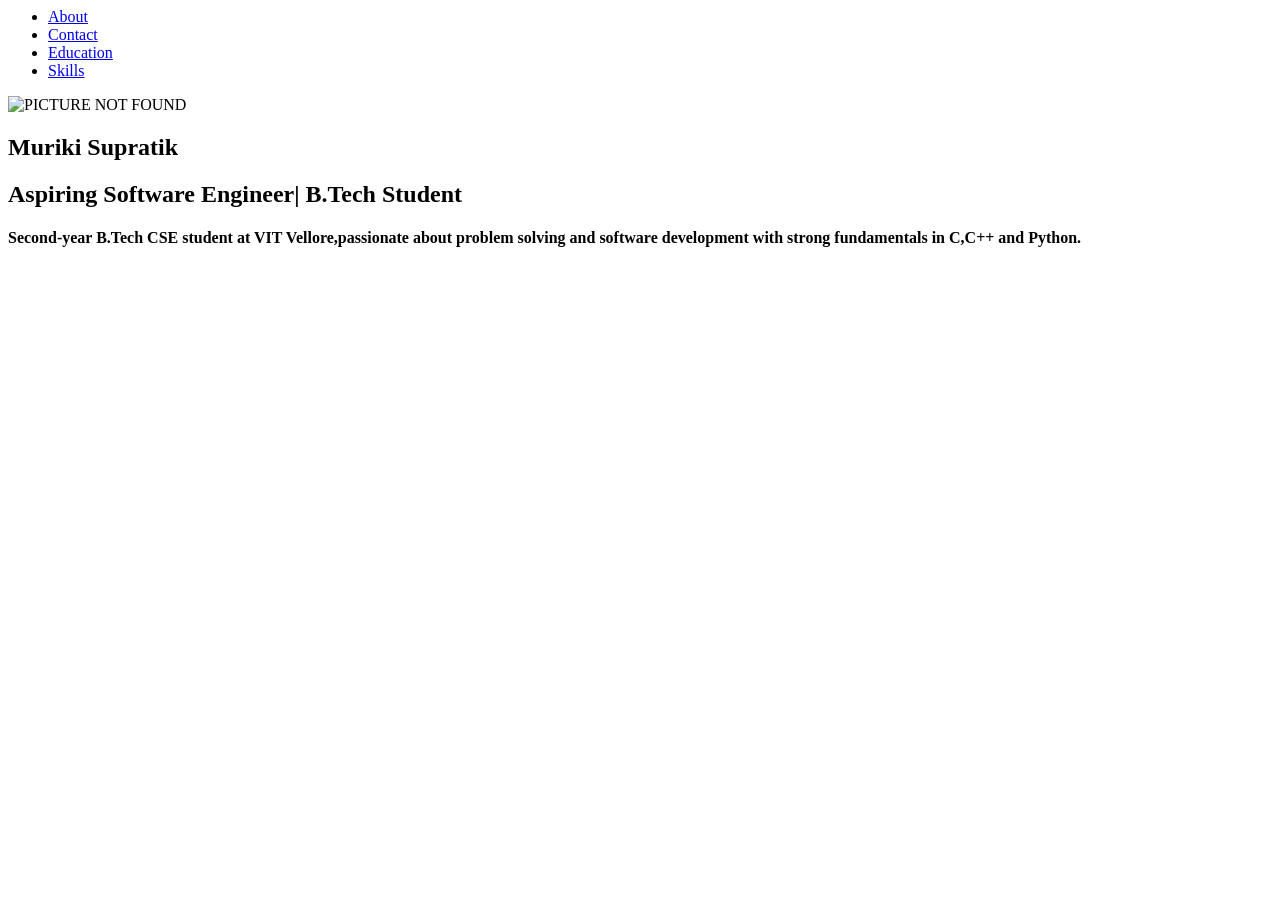
==== index.html @ 50f89426 "Add files via upload" ====
<head>
    <link rel="stylesheet"type="text/css"href="style.css">
</head>
<body>
    <ul class="sidebar">
        <li class="in"><a href="about.html"target="blank">About</a></li>
        <li class="in"><a href="contact.html"target="blank">Contact</a></li>
        <li class="in"><a href="education.html"target="blank">Education</a></li>
        <li class="in"><a href="skills.html"target="blank">Skills</a></li>
       
    </ul>
    <img src="portfolioimg.JPG"alt="PICTURE NOT FOUND">
    <section class="content"><h1>Muriki Supratik<h1>
        <h2>Aspiring Software Engineer| B.Tech Student </h2>
    <h4>Second-year B.Tech CSE student at VIT Vellore,passionate about problem
        solving and software development with strong fundamentals in C,C++ and Python.
    </h4></section>

</body>
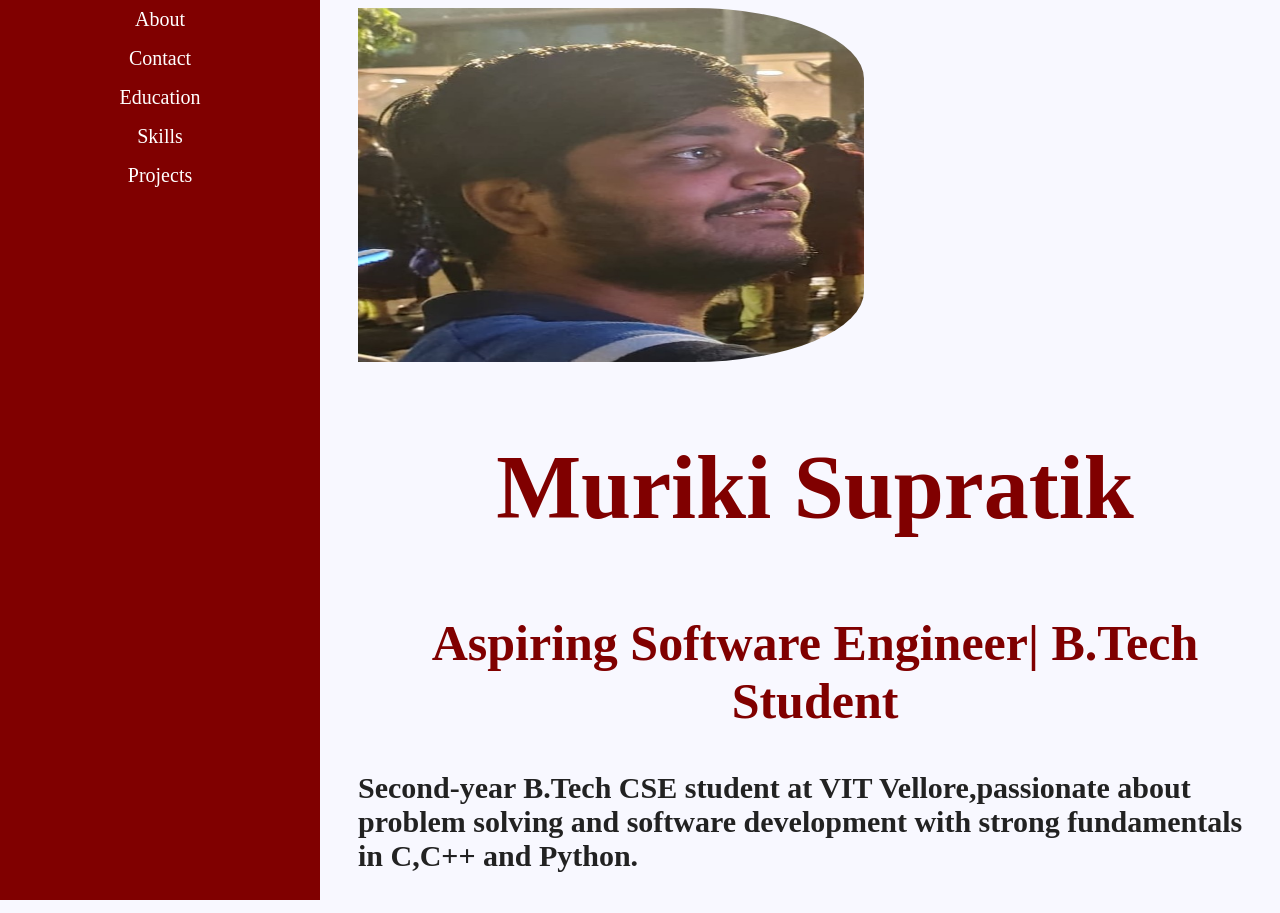
==== commit d2bc1fce: "Update index.html" ====
--- a/index.html
+++ b/index.html
@@ -7,6 +7,7 @@
         <li class="in"><a href="contact.html"target="blank">Contact</a></li>
         <li class="in"><a href="education.html"target="blank">Education</a></li>
         <li class="in"><a href="skills.html"target="blank">Skills</a></li>
+        <li class="in"><a href="project.html"target="blank">Projects</a></li>
        
     </ul>
     <img src="portfolioimg.JPG"alt="PICTURE NOT FOUND">
--- a/style.css
+++ b/style.css
@@ -0,0 +1,75 @@
+body{
+    background-color:ghostwhite;color:#222;
+}
+h1{
+    text-align: center;font-family:'Times New Roman', Times, serif;
+    font-size:90px;color:maroon
+}
+h2{
+    text-align: center;
+    font-size:50px;color:maroon;
+}
+h4{
+    font-size: 30px;
+}
+.sidebar{
+    list-style-type:disc;
+    margin:0;padding:0;top:0;left:0;
+    width:25%;height:100%;
+    background-color: maroon;
+    position:fixed;overflow:auto;
+}
+img{
+    padding-left:350px;width:40%;height:40%;
+    border-radius:20%;
+}
+.in{
+    text-align: center;
+}
+li a{
+    display:block;
+    padding:8px 16px;
+    text-decoration:none;color:white;font-size: 20px;
+}
+li a:hover{
+    background-color:brown;
+    color:white;
+}
+
+.content{
+    padding-left:350px;
+}
+h3{
+    font-size: 70px;text-align: center;color:#6b1a2a;
+}
+.edu{
+    display: flex;gap:20px;
+
+}
+
+.edu1{flex:1;
+    background-color: rgb(227, 227, 227);font-size: 25px;
+    border-top: 5px solid maroon;padding:25px;margin:25px;
+}
+.ski{
+    display: flex;gap:20px;
+}
+.s1{
+    flex:1;background-color: rgb(227, 227, 227);
+    font-size: 25px;
+    border-top: 5px solid maroon;padding:25px;margin:25px;
+}
+.s{
+    list-style-type: disc; 
+    border-style: groove;margin:10px;
+}
+b{
+    color:maroon;
+}
+.s2{
+    list-style-type: disc; 
+    border-style: groove;padding:25px;margin:25px;width:50%;
+}
+p{
+    font-size: 30px;
+}
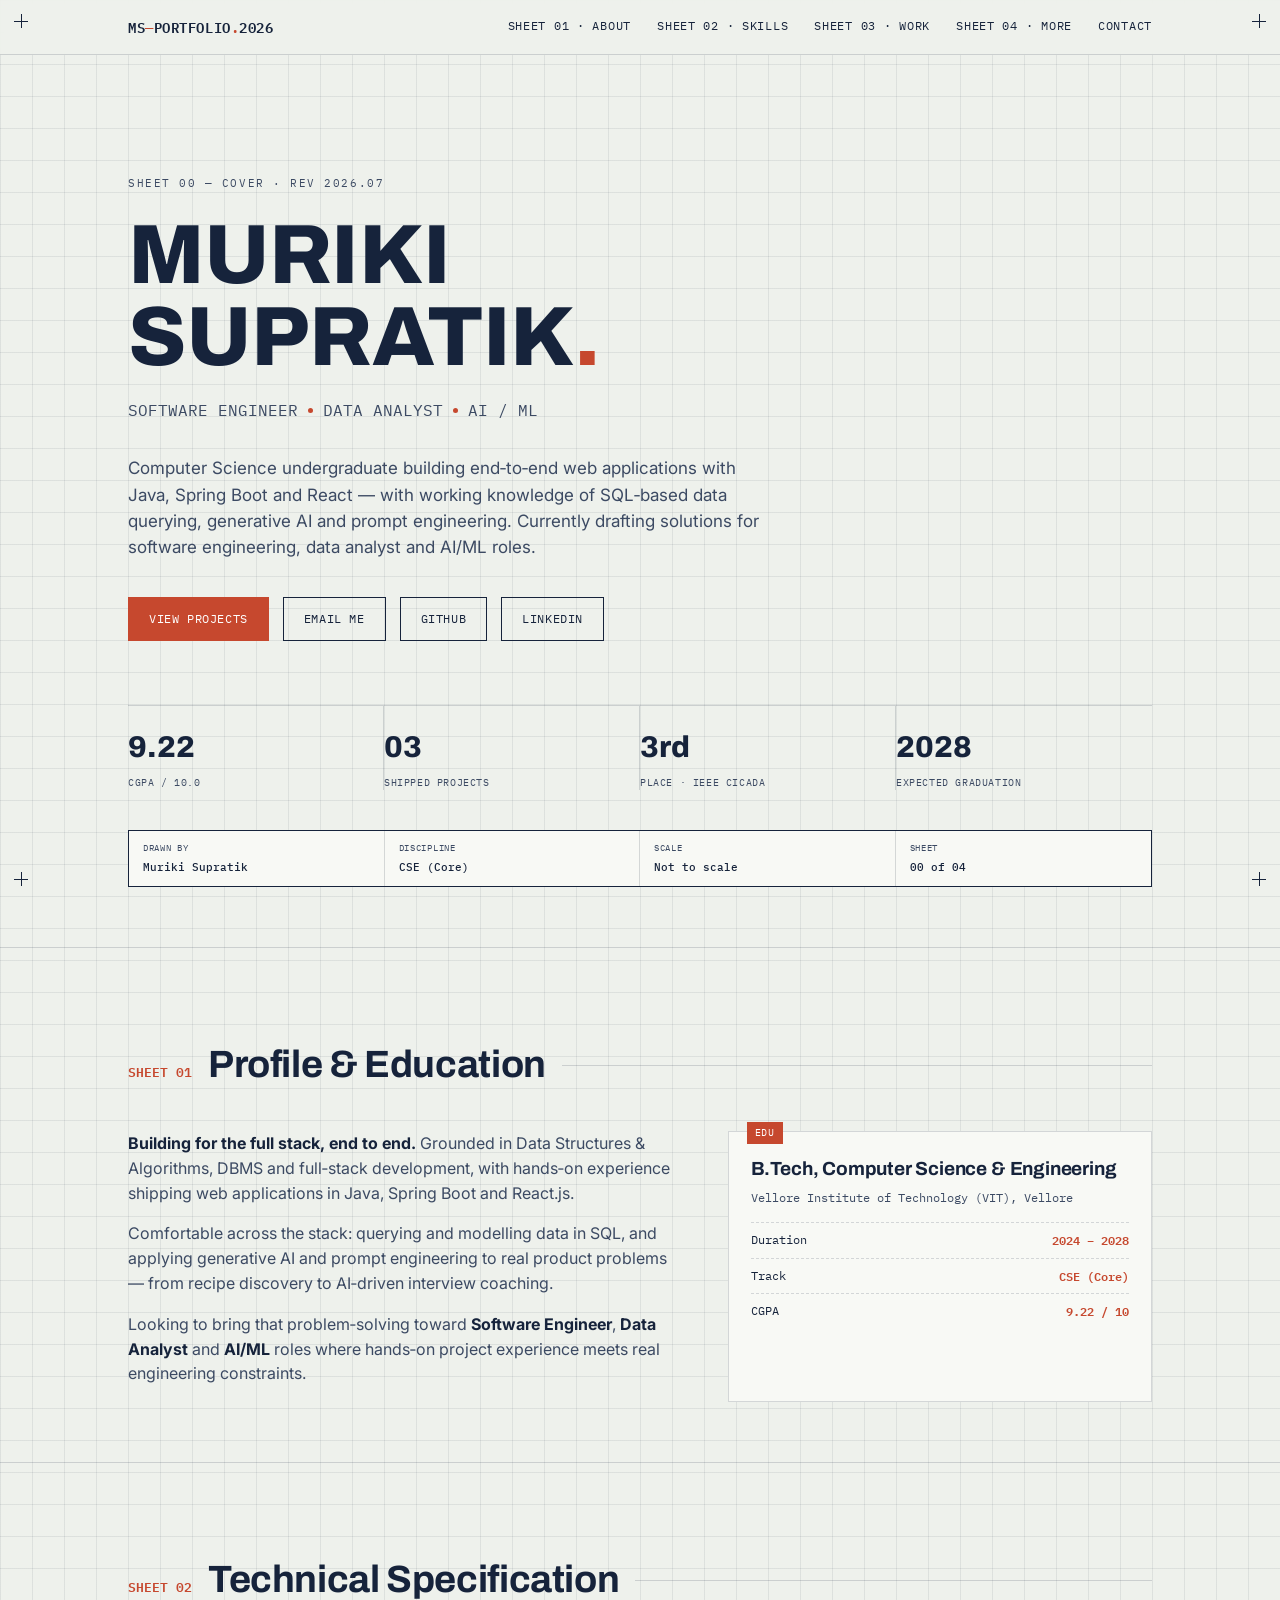
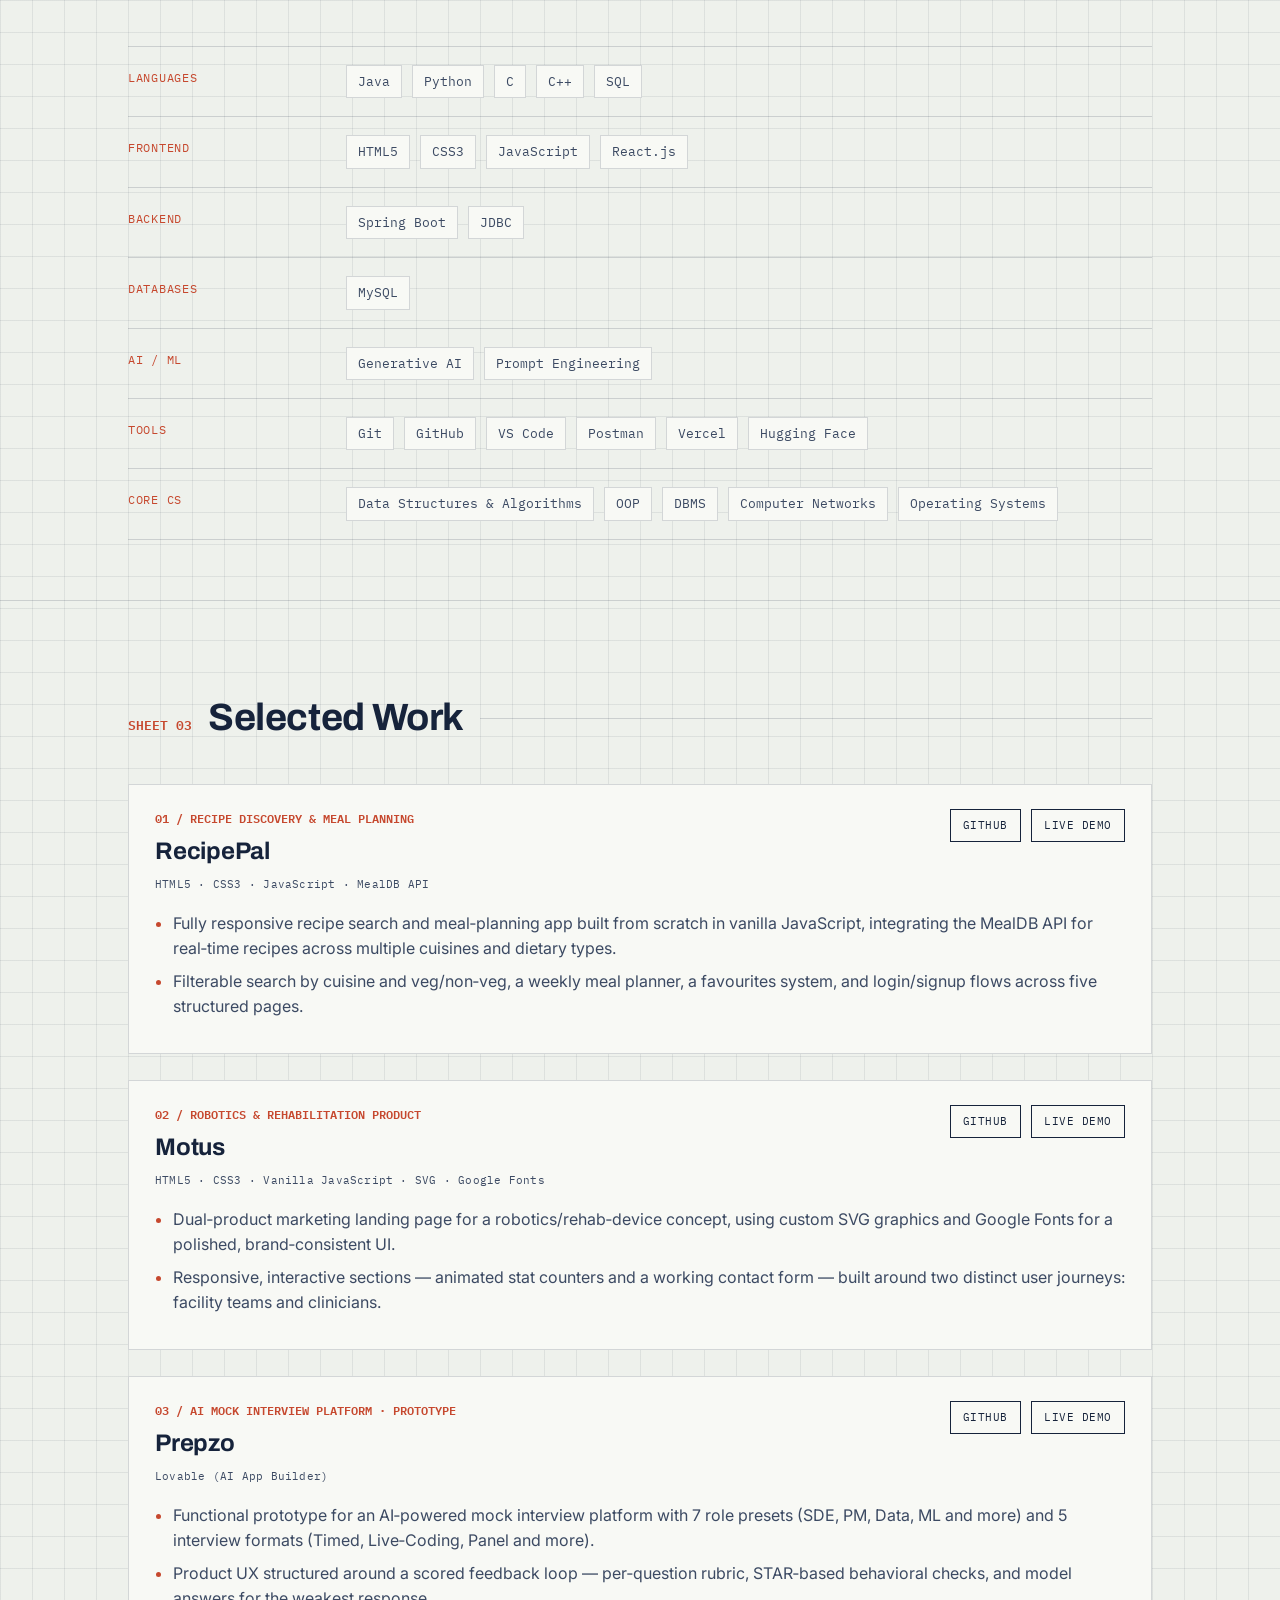
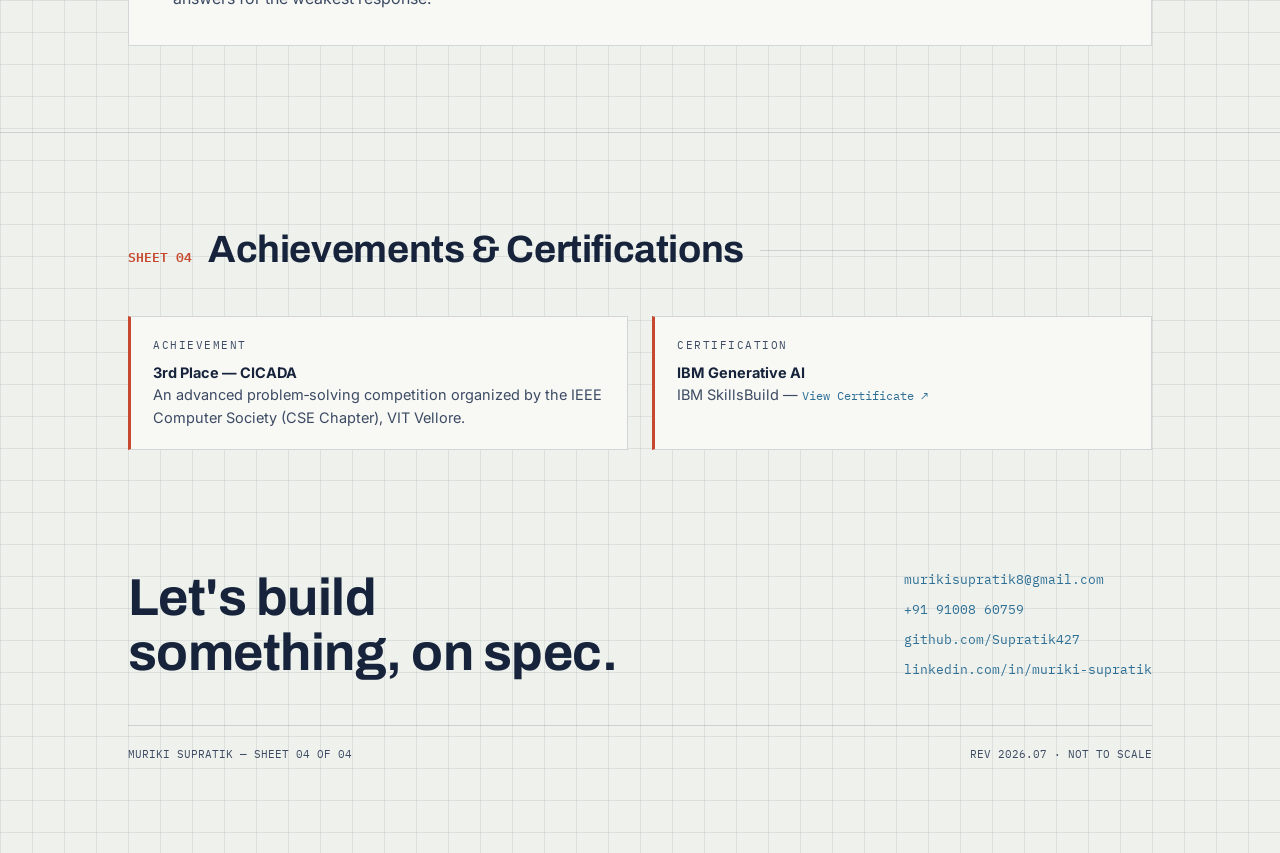
==== commit 65652e79: "Rename Supratik_Portfolio.html to index.html" ====
--- a/index.html
+++ b/index.html
@@ -1,20 +1,560 @@
-<head>
-    <link rel="stylesheet"type="text/css"href="style.css">
-</head>
-<body>
-    <ul class="sidebar">
-        <li class="in"><a href="about.html"target="blank">About</a></li>
-        <li class="in"><a href="contact.html"target="blank">Contact</a></li>
-        <li class="in"><a href="education.html"target="blank">Education</a></li>
-        <li class="in"><a href="skills.html"target="blank">Skills</a></li>
-        <li class="in"><a href="project.html"target="blank">Projects</a></li>
-       
-    </ul>
-    <img src="portfolioimg.JPG"alt="PICTURE NOT FOUND">
-    <section class="content"><h1>Muriki Supratik<h1>
-        <h2>Aspiring Software Engineer| B.Tech Student </h2>
-    <h4>Second-year B.Tech CSE student at VIT Vellore,passionate about problem
-        solving and software development with strong fundamentals in C,C++ and Python.
-    </h4></section>
-
-</body>+<!DOCTYPE html>
+<html lang="en">
+<head>
+<meta charset="UTF-8">
+<meta name="viewport" content="width=device-width, initial-scale=1.0">
+<title>Muriki Supratik — Software Engineer</title>
+<link rel="preconnect" href="https://fonts.googleapis.com">
+<link rel="preconnect" href="https://fonts.gstatic.com" crossorigin>
+<link href="https://fonts.googleapis.com/css2?family=Archivo:wght@500;600;700;800&family=IBM+Plex+Mono:wght@400;500;600&family=Inter:wght@400;500;600&display=swap" rel="stylesheet">
+<style>
+  :root{
+    --paper:#EEF1EC;
+    --paper-card:#F8F9F5;
+    --ink:#16233B;
+    --ink-soft:#3C4A63;
+    --grid-line: rgba(22,35,59,0.08);
+    --grid-line-strong: rgba(22,35,59,0.16);
+    --blue:#2E6F96;
+    --red:#C6482E;
+    --white:#ffffff;
+    --radius: 2px;
+  }
+
+  *{box-sizing:border-box;}
+  html{scroll-behavior:smooth;}
+  body{
+    margin:0;
+    background:var(--paper);
+    color:var(--ink);
+    font-family:'Inter',sans-serif;
+    font-size:16px;
+    line-height:1.55;
+    background-image:
+      linear-gradient(var(--grid-line) 1px, transparent 1px),
+      linear-gradient(90deg, var(--grid-line) 1px, transparent 1px);
+    background-size: 32px 32px;
+  }
+
+  @media (prefers-reduced-motion: reduce){
+    *{animation-duration:0.001ms !important; animation-iteration-count:1 !important; transition-duration:0.001ms !important; scroll-behavior:auto !important;}
+  }
+
+  a{color:var(--blue); text-decoration:none;}
+  a:hover{text-decoration:underline;}
+  a:focus-visible, button:focus-visible{outline:2px solid var(--red); outline-offset:3px;}
+
+  .mono{font-family:'IBM Plex Mono', monospace;}
+  .eyebrow{
+    font-family:'IBM Plex Mono', monospace;
+    font-size:11px;
+    letter-spacing:.14em;
+    text-transform:uppercase;
+    color:var(--ink-soft);
+  }
+
+  h1,h2,h3{
+    font-family:'Archivo', sans-serif;
+    margin:0;
+    letter-spacing:-0.01em;
+  }
+
+  .wrap{
+    max-width:1080px;
+    margin:0 auto;
+    padding:0 28px;
+  }
+
+  /* crop marks */
+  .crop{position:fixed; width:14px; height:14px; z-index:40; pointer-events:none;}
+  .crop::before,.crop::after{content:'';position:absolute;background:var(--ink);}
+  .crop::before{width:100%;height:1px;top:50%;left:0;}
+  .crop::after{width:1px;height:100%;left:50%;top:0;}
+  .crop.tl{top:14px;left:14px;} .crop.tr{top:14px;right:14px;}
+  .crop.bl{bottom:14px;left:14px;} .crop.br{bottom:14px;right:14px;}
+  @media (max-width:640px){.crop{display:none;}}
+
+  /* ---------- NAV ---------- */
+  header.nav{
+    position:sticky; top:0; z-index:30;
+    background:rgba(238,241,236,0.92);
+    backdrop-filter:blur(6px);
+    border-bottom:1px solid var(--grid-line-strong);
+  }
+  .navbar{
+    display:flex; align-items:center; justify-content:space-between;
+    padding:16px 28px;
+    max-width:1080px; margin:0 auto;
+  }
+  .navmark{font-family:'IBM Plex Mono'; font-weight:600; font-size:14px; letter-spacing:.04em;}
+  .navmark span{color:var(--red);}
+  nav.links{display:flex; gap:26px;}
+  nav.links a{
+    font-family:'IBM Plex Mono'; font-size:12px; letter-spacing:.06em; text-transform:uppercase;
+    color:var(--ink); text-decoration:none; position:relative; padding-bottom:2px;
+  }
+  nav.links a::after{
+    content:''; position:absolute; left:0; bottom:-2px; width:0; height:1px; background:var(--red);
+    transition:width .25s ease;
+  }
+  nav.links a:hover::after{width:100%;}
+  @media (max-width:680px){ nav.links{display:none;} }
+
+  /* ---------- SHEET (generic section wrapper) ---------- */
+  .sheet{
+    position:relative;
+    padding:88px 0 60px;
+    border-bottom:1px solid var(--grid-line-strong);
+    opacity:0;
+    transform:translateY(18px);
+    transition:opacity .7s ease, transform .7s ease;
+  }
+  .sheet.in{opacity:1; transform:translateY(0);}
+  .sheet:last-of-type{border-bottom:none;}
+
+  .sheet-head{
+    display:flex; align-items:baseline; gap:16px; margin-bottom:36px;
+    flex-wrap:wrap;
+  }
+  .sheet-num{
+    font-family:'IBM Plex Mono'; font-size:13px; color:var(--red); font-weight:600;
+  }
+  .sheet-title{font-size:clamp(26px,3.4vw,38px); font-weight:700;}
+  .sheet-rule{flex:1; min-width:60px; height:1px; background:var(--grid-line-strong); align-self:center;}
+
+  /* ---------- TITLE BLOCK (signature element) ---------- */
+  .titleblock{
+    border:1.5px solid var(--ink);
+    background:var(--paper-card);
+    display:grid;
+    grid-template-columns: repeat(4, 1fr);
+    font-family:'IBM Plex Mono';
+    font-size:11px;
+    margin-top:40px;
+  }
+  .titleblock .cell{
+    padding:10px 14px;
+    border-right:1px solid var(--grid-line-strong);
+    border-top:1px solid var(--grid-line-strong);
+  }
+  .titleblock .cell:nth-child(4n){border-right:none;}
+  .titleblock .cell:nth-child(-n+4){border-top:none;}
+  .titleblock .label{display:block; color:var(--ink-soft); font-size:9px; letter-spacing:.08em; text-transform:uppercase; margin-bottom:4px;}
+  .titleblock .val{color:var(--ink); font-weight:500;}
+  @media (max-width:680px){
+    .titleblock{grid-template-columns: repeat(2,1fr);}
+    .titleblock .cell:nth-child(2n){border-right:none;}
+    .titleblock .cell:nth-child(-n+2){border-top:none;}
+    .titleblock .cell:nth-child(3),.titleblock .cell:nth-child(4){border-top:1px solid var(--grid-line-strong);}
+  }
+
+  /* ---------- HERO ---------- */
+  .hero{padding-top:120px;}
+  .hero .wrap{position:relative;}
+  .hero-eyebrow{margin-bottom:22px;}
+  .hero h1{
+    font-size:clamp(40px, 7vw, 84px);
+    font-weight:800;
+    line-height:0.98;
+  }
+  .hero h1 .accent{color:var(--red);}
+  .hero-role{
+    margin-top:20px;
+    font-family:'IBM Plex Mono';
+    font-size:clamp(13px,1.6vw,16px);
+    color:var(--ink-soft);
+    display:flex; gap:10px; flex-wrap:wrap; align-items:center;
+  }
+  .hero-role .dot{width:5px;height:5px;background:var(--red); border-radius:50%; display:inline-block;}
+  .hero-summary{
+    margin-top:32px;
+    max-width:640px;
+    font-size:17px;
+    color:var(--ink-soft);
+  }
+  .hero-contact{
+    margin-top:36px;
+    display:flex; flex-wrap:wrap; gap:14px;
+  }
+  .btn{
+    font-family:'IBM Plex Mono'; font-size:12px; letter-spacing:.05em; text-transform:uppercase;
+    padding:12px 20px; border:1.5px solid var(--ink); color:var(--ink);
+    text-decoration:none; display:inline-flex; align-items:center; gap:8px;
+    transition: all .2s ease;
+    background:transparent;
+  }
+  .btn:hover{background:var(--ink); color:var(--paper); text-decoration:none;}
+  .btn.primary{background:var(--red); border-color:var(--red); color:var(--white);}
+  .btn.primary:hover{background:var(--ink); border-color:var(--ink);}
+
+  /* dimension callout under hero */
+  .dim-row{
+    margin-top:64px;
+    display:grid;
+    grid-template-columns: repeat(4, 1fr);
+    gap:0;
+    border-top:1px solid var(--grid-line-strong);
+  }
+  .dim-item{padding:18px 18px 0 0; border-right:1px solid var(--grid-line-strong);}
+  .dim-item:last-child{border-right:none;}
+  .dim-num{font-family:'Archivo'; font-weight:800; font-size:clamp(22px,3vw,30px); color:var(--ink);}
+  .dim-label{font-family:'IBM Plex Mono'; font-size:10px; letter-spacing:.06em; text-transform:uppercase; color:var(--ink-soft); margin-top:4px;}
+  @media (max-width:680px){
+    .dim-row{grid-template-columns:repeat(2,1fr);}
+    .dim-item{padding-bottom:18px; border-bottom:1px solid var(--grid-line-strong);}
+  }
+
+  /* ---------- SUMMARY / ABOUT ---------- */
+  .about-grid{display:grid; grid-template-columns: 1.3fr 1fr; gap:48px;}
+  @media (max-width:800px){.about-grid{grid-template-columns:1fr;}}
+  .about-text p{color:var(--ink-soft); font-size:16px; margin:0 0 16px;}
+  .about-text strong{color:var(--ink);}
+  .edu-card{
+    border:1px solid var(--grid-line-strong);
+    background:var(--paper-card);
+    padding:22px;
+    position:relative;
+  }
+  .edu-card::before{
+    content:'EDU';
+    position:absolute; top:-10px; left:18px;
+    background:var(--red); color:#fff;
+    font-family:'IBM Plex Mono'; font-size:10px; letter-spacing:.08em;
+    padding:3px 8px;
+  }
+  .edu-card h3{font-size:19px; margin-bottom:6px;}
+  .edu-card .school{font-family:'IBM Plex Mono'; font-size:12px; color:var(--ink-soft); margin-bottom:14px;}
+  .edu-stat{display:flex; justify-content:space-between; font-family:'IBM Plex Mono'; font-size:12px; padding:8px 0; border-top:1px dashed var(--grid-line-strong);}
+  .edu-stat span:last-child{color:var(--red); font-weight:600;}
+
+  /* ---------- SKILLS ---------- */
+  .specs{border-top:1px solid var(--grid-line-strong);}
+  .spec-row{
+    display:grid; grid-template-columns: 200px 1fr;
+    border-bottom:1px solid var(--grid-line-strong);
+    padding:18px 0;
+    gap:18px;
+  }
+  @media (max-width:680px){.spec-row{grid-template-columns:1fr;}}
+  .spec-key{font-family:'IBM Plex Mono'; font-size:12px; letter-spacing:.06em; text-transform:uppercase; color:var(--red); padding-top:4px;}
+  .spec-tags{display:flex; flex-wrap:wrap; gap:9px 10px;}
+  .tag{
+    font-family:'IBM Plex Mono'; font-size:12.5px;
+    padding:6px 11px;
+    border:1px solid var(--grid-line-strong);
+    background:var(--paper-card);
+    color:var(--ink-soft);
+    white-space:nowrap;
+  }
+
+  /* ---------- PROJECTS ---------- */
+  .project{
+    border:1px solid var(--grid-line-strong);
+    background:var(--paper-card);
+    margin-bottom:26px;
+    position:relative;
+    overflow:hidden;
+  }
+  .project-top{
+    display:flex; justify-content:space-between; align-items:flex-start;
+    padding:24px 26px 0;
+    gap:16px; flex-wrap:wrap;
+  }
+  .project-index{font-family:'IBM Plex Mono'; font-size:12px; color:var(--red); font-weight:600;}
+  .project h3{font-size:24px; margin-top:6px;}
+  .project-stack{font-family:'IBM Plex Mono'; font-size:11px; color:var(--ink-soft); margin-top:6px; letter-spacing:.02em;}
+  .project-links{display:flex; gap:10px; flex-shrink:0;}
+  .project-links a{
+    font-family:'IBM Plex Mono'; font-size:11px; text-transform:uppercase; letter-spacing:.05em;
+    border:1px solid var(--ink); padding:7px 12px; color:var(--ink);
+    transition:all .2s ease;
+  }
+  .project-links a:hover{background:var(--ink); color:var(--paper); text-decoration:none;}
+  .project-body{padding:18px 26px 26px;}
+  .project-body ul{margin:0; padding-left:18px; color:var(--ink-soft);}
+  .project-body li{margin-bottom:8px;}
+  .project-body li::marker{color:var(--red);}
+
+  /* ---------- ACHIEVEMENTS / CERT ---------- */
+  .ac-grid{display:grid; grid-template-columns: 1fr 1fr; gap:24px;}
+  @media (max-width:760px){.ac-grid{grid-template-columns:1fr;}}
+  .ac-card{
+    border-left:3px solid var(--red);
+    background:var(--paper-card);
+    padding:20px 22px;
+    border-top:1px solid var(--grid-line-strong);
+    border-right:1px solid var(--grid-line-strong);
+    border-bottom:1px solid var(--grid-line-strong);
+  }
+  .ac-card .eyebrow{margin-bottom:8px;}
+  .ac-card p{margin:0; color:var(--ink-soft); font-size:14.5px;}
+  .ac-card a{font-family:'IBM Plex Mono'; font-size:12px;}
+
+  /* ---------- FOOTER ---------- */
+  footer{padding:60px 0 90px;}
+  .footer-top{display:flex; justify-content:space-between; align-items:flex-end; flex-wrap:wrap; gap:24px; margin-bottom:44px;}
+  .footer-top h2{font-size:clamp(30px,5vw,52px); max-width:560px; line-height:1.05;}
+  .footer-contacts{display:flex; flex-direction:column; gap:10px; font-family:'IBM Plex Mono'; font-size:13px;}
+  .footer-bottom{
+    display:flex; justify-content:space-between; align-items:center; flex-wrap:wrap; gap:10px;
+    padding-top:20px; border-top:1px solid var(--grid-line-strong);
+    font-family:'IBM Plex Mono'; font-size:11px; color:var(--ink-soft);
+  }
+
+  ::selection{background:var(--red); color:#fff;}
+</style>
+</head>
+<body>
+
+<div class="crop tl"></div><div class="crop tr"></div><div class="crop bl"></div><div class="crop br"></div>
+
+<header class="nav">
+  <div class="navbar">
+    <div class="navmark">MS<span>—</span>PORTFOLIO<span>.</span>2026</div>
+    <nav class="links">
+      <a href="#about">Sheet 01 · About</a>
+      <a href="#skills">Sheet 02 · Skills</a>
+      <a href="#projects">Sheet 03 · Work</a>
+      <a href="#more">Sheet 04 · More</a>
+      <a href="#contact">Contact</a>
+    </nav>
+  </div>
+</header>
+
+<!-- HERO / SHEET 00 -->
+<section class="sheet hero in" id="top">
+  <div class="wrap">
+    <div class="eyebrow hero-eyebrow">SHEET 00 — COVER · REV 2026.07</div>
+    <h1>MURIKI<br>SUPRATIK<span class="accent">.</span></h1>
+    <div class="hero-role">
+      <span>SOFTWARE ENGINEER</span><span class="dot"></span>
+      <span>DATA ANALYST</span><span class="dot"></span>
+      <span>AI / ML</span>
+    </div>
+    <p class="hero-summary">Computer Science undergraduate building end‑to‑end web applications with Java, Spring Boot and React — with working knowledge of SQL‑based data querying, generative AI and prompt engineering. Currently drafting solutions for software engineering, data analyst and AI/ML roles.</p>
+    <div class="hero-contact">
+      <a class="btn primary" href="#projects">View Projects</a>
+      <a class="btn" href="mailto:murikisupratik8@gmail.com">Email Me</a>
+      <a class="btn" href="https://github.com/Supratik427" target="_blank" rel="noopener">GitHub</a>
+      <a class="btn" href="https://www.linkedin.com/in/muriki-supratik-804723426" target="_blank" rel="noopener">LinkedIn</a>
+    </div>
+
+    <div class="dim-row">
+      <div class="dim-item"><div class="dim-num">9.22</div><div class="dim-label">CGPA / 10.0</div></div>
+      <div class="dim-item"><div class="dim-num">03</div><div class="dim-label">Shipped Projects</div></div>
+      <div class="dim-item"><div class="dim-num">3rd</div><div class="dim-label">Place · IEEE CICADA</div></div>
+      <div class="dim-item"><div class="dim-num">2028</div><div class="dim-label">Expected Graduation</div></div>
+    </div>
+
+    <div class="titleblock">
+      <div class="cell"><span class="label">Drawn by</span><span class="val">Muriki Supratik</span></div>
+      <div class="cell"><span class="label">Discipline</span><span class="val">CSE (Core)</span></div>
+      <div class="cell"><span class="label">Scale</span><span class="val">Not to scale</span></div>
+      <div class="cell"><span class="label">Sheet</span><span class="val">00 of 04</span></div>
+    </div>
+  </div>
+</section>
+
+<!-- SHEET 01 — ABOUT / EDUCATION -->
+<section class="sheet" id="about">
+  <div class="wrap">
+    <div class="sheet-head">
+      <span class="sheet-num">SHEET 01</span>
+      <h2 class="sheet-title">Profile &amp; Education</h2>
+      <div class="sheet-rule"></div>
+    </div>
+    <div class="about-grid">
+      <div class="about-text">
+        <p><strong>Building for the full stack, end to end.</strong> Grounded in Data Structures &amp; Algorithms, DBMS and full‑stack development, with hands‑on experience shipping web applications in Java, Spring Boot and React.js.</p>
+        <p>Comfortable across the stack: querying and modelling data in SQL, and applying generative AI and prompt engineering to real product problems — from recipe discovery to AI‑driven interview coaching.</p>
+        <p>Looking to bring that problem‑solving toward <strong>Software Engineer</strong>, <strong>Data Analyst</strong> and <strong>AI/ML</strong> roles where hands‑on project experience meets real engineering constraints.</p>
+      </div>
+      <div class="edu-card">
+        <h3>B.Tech, Computer Science &amp; Engineering</h3>
+        <div class="school">Vellore Institute of Technology (VIT), Vellore</div>
+        <div class="edu-stat"><span>Duration</span><span>2024 – 2028</span></div>
+        <div class="edu-stat"><span>Track</span><span>CSE (Core)</span></div>
+        <div class="edu-stat"><span>CGPA</span><span>9.22 / 10</span></div>
+      </div>
+    </div>
+  </div>
+</section>
+
+<!-- SHEET 02 — SKILLS -->
+<section class="sheet" id="skills">
+  <div class="wrap">
+    <div class="sheet-head">
+      <span class="sheet-num">SHEET 02</span>
+      <h2 class="sheet-title">Technical Specification</h2>
+      <div class="sheet-rule"></div>
+    </div>
+    <div class="specs">
+      <div class="spec-row">
+        <div class="spec-key">Languages</div>
+        <div class="spec-tags">
+          <span class="tag">Java</span><span class="tag">Python</span><span class="tag">C</span><span class="tag">C++</span><span class="tag">SQL</span>
+        </div>
+      </div>
+      <div class="spec-row">
+        <div class="spec-key">Frontend</div>
+        <div class="spec-tags">
+          <span class="tag">HTML5</span><span class="tag">CSS3</span><span class="tag">JavaScript</span><span class="tag">React.js</span>
+        </div>
+      </div>
+      <div class="spec-row">
+        <div class="spec-key">Backend</div>
+        <div class="spec-tags">
+          <span class="tag">Spring Boot</span><span class="tag">JDBC</span>
+        </div>
+      </div>
+      <div class="spec-row">
+        <div class="spec-key">Databases</div>
+        <div class="spec-tags">
+          <span class="tag">MySQL</span>
+        </div>
+      </div>
+      <div class="spec-row">
+        <div class="spec-key">AI / ML</div>
+        <div class="spec-tags">
+          <span class="tag">Generative AI</span><span class="tag">Prompt Engineering</span>
+        </div>
+      </div>
+      <div class="spec-row">
+        <div class="spec-key">Tools</div>
+        <div class="spec-tags">
+          <span class="tag">Git</span><span class="tag">GitHub</span><span class="tag">VS Code</span><span class="tag">Postman</span><span class="tag">Vercel</span><span class="tag">Hugging Face</span>
+        </div>
+      </div>
+      <div class="spec-row">
+        <div class="spec-key">Core CS</div>
+        <div class="spec-tags">
+          <span class="tag">Data Structures &amp; Algorithms</span><span class="tag">OOP</span><span class="tag">DBMS</span><span class="tag">Computer Networks</span><span class="tag">Operating Systems</span>
+        </div>
+      </div>
+    </div>
+  </div>
+</section>
+
+<!-- SHEET 03 — PROJECTS -->
+<section class="sheet" id="projects">
+  <div class="wrap">
+    <div class="sheet-head">
+      <span class="sheet-num">SHEET 03</span>
+      <h2 class="sheet-title">Selected Work</h2>
+      <div class="sheet-rule"></div>
+    </div>
+
+    <div class="project">
+      <div class="project-top">
+        <div>
+          <div class="project-index">01 / RECIPE DISCOVERY &amp; MEAL PLANNING</div>
+          <h3>RecipePal</h3>
+          <div class="project-stack">HTML5 · CSS3 · JavaScript · MealDB API</div>
+        </div>
+        <div class="project-links">
+          <a href="https://github.com/Supratik427/recipal.git" target="_blank" rel="noopener">GitHub</a>
+          <a href="https://supratik427.github.io/recipal/" target="_blank" rel="noopener">Live Demo</a>
+        </div>
+      </div>
+      <div class="project-body">
+        <ul>
+          <li>Fully responsive recipe search and meal‑planning app built from scratch in vanilla JavaScript, integrating the MealDB API for real‑time recipes across multiple cuisines and dietary types.</li>
+          <li>Filterable search by cuisine and veg/non‑veg, a weekly meal planner, a favourites system, and login/signup flows across five structured pages.</li>
+        </ul>
+      </div>
+    </div>
+
+    <div class="project">
+      <div class="project-top">
+        <div>
+          <div class="project-index">02 / ROBOTICS &amp; REHABILITATION PRODUCT</div>
+          <h3>Motus</h3>
+          <div class="project-stack">HTML5 · CSS3 · Vanilla JavaScript · SVG · Google Fonts</div>
+        </div>
+        <div class="project-links">
+          <a href="https://github.com/Supratik427/MOTUS.git" target="_blank" rel="noopener">GitHub</a>
+          <a href="https://my-motus.vercel.app/" target="_blank" rel="noopener">Live Demo</a>
+        </div>
+      </div>
+      <div class="project-body">
+        <ul>
+          <li>Dual‑product marketing landing page for a robotics/rehab‑device concept, using custom SVG graphics and Google Fonts for a polished, brand‑consistent UI.</li>
+          <li>Responsive, interactive sections — animated stat counters and a working contact form — built around two distinct user journeys: facility teams and clinicians.</li>
+        </ul>
+      </div>
+    </div>
+
+    <div class="project">
+      <div class="project-top">
+        <div>
+          <div class="project-index">03 / AI MOCK INTERVIEW PLATFORM · PROTOTYPE</div>
+          <h3>Prepzo</h3>
+          <div class="project-stack">Lovable (AI App Builder)</div>
+        </div>
+        <div class="project-links">
+          <a href="https://github.com/Supratik427/prepzo-coach.git" target="_blank" rel="noopener">GitHub</a>
+          <a href="https://prepzo-coach.lovable.app/" target="_blank" rel="noopener">Live Demo</a>
+        </div>
+      </div>
+      <div class="project-body">
+        <ul>
+          <li>Functional prototype for an AI‑powered mock interview platform with 7 role presets (SDE, PM, Data, ML and more) and 5 interview formats (Timed, Live‑Coding, Panel and more).</li>
+          <li>Product UX structured around a scored feedback loop — per‑question rubric, STAR‑based behavioral checks, and model answers for the weakest response.</li>
+        </ul>
+      </div>
+    </div>
+  </div>
+</section>
+
+<!-- SHEET 04 — ACHIEVEMENTS + CERTS -->
+<section class="sheet" id="more">
+  <div class="wrap">
+    <div class="sheet-head">
+      <span class="sheet-num">SHEET 04</span>
+      <h2 class="sheet-title">Achievements &amp; Certifications</h2>
+      <div class="sheet-rule"></div>
+    </div>
+    <div class="ac-grid">
+      <div class="ac-card">
+        <div class="eyebrow">Achievement</div>
+        <p><strong style="color:var(--ink)">3rd Place — CICADA</strong><br>An advanced problem‑solving competition organized by the IEEE Computer Society (CSE Chapter), VIT Vellore.</p>
+      </div>
+      <div class="ac-card">
+        <div class="eyebrow">Certification</div>
+        <p><strong style="color:var(--ink)">IBM Generative AI</strong><br>IBM SkillsBuild — <a href="https://courses.ibmcep.cognitiveclass.ai/certificates/9d9274dc16fc4f14985b22660f517d1f" target="_blank" rel="noopener">View Certificate ↗</a></p>
+      </div>
+    </div>
+  </div>
+</section>
+
+<!-- FOOTER / CONTACT -->
+<footer id="contact">
+  <div class="wrap">
+    <div class="footer-top">
+      <h2>Let's build<br>something, on spec.</h2>
+      <div class="footer-contacts">
+        <a href="mailto:murikisupratik8@gmail.com">murikisupratik8@gmail.com</a>
+        <a href="tel:+919100860759">+91 91008 60759</a>
+        <a href="https://github.com/Supratik427" target="_blank" rel="noopener">github.com/Supratik427</a>
+        <a href="https://www.linkedin.com/in/muriki-supratik-804723426" target="_blank" rel="noopener">linkedin.com/in/muriki-supratik</a>
+      </div>
+    </div>
+    <div class="footer-bottom">
+      <span>MURIKI SUPRATIK — SHEET 04 OF 04</span>
+      <span>REV 2026.07 · NOT TO SCALE</span>
+    </div>
+  </div>
+</footer>
+
+<script>
+  const sheets = document.querySelectorAll('.sheet');
+  const io = new IntersectionObserver((entries)=>{
+    entries.forEach(e=>{
+      if(e.isIntersecting){ e.target.classList.add('in'); io.unobserve(e.target); }
+    });
+  }, {threshold:0.12});
+  sheets.forEach(s=>io.observe(s));
+</script>
+
+</body>
+</html>
